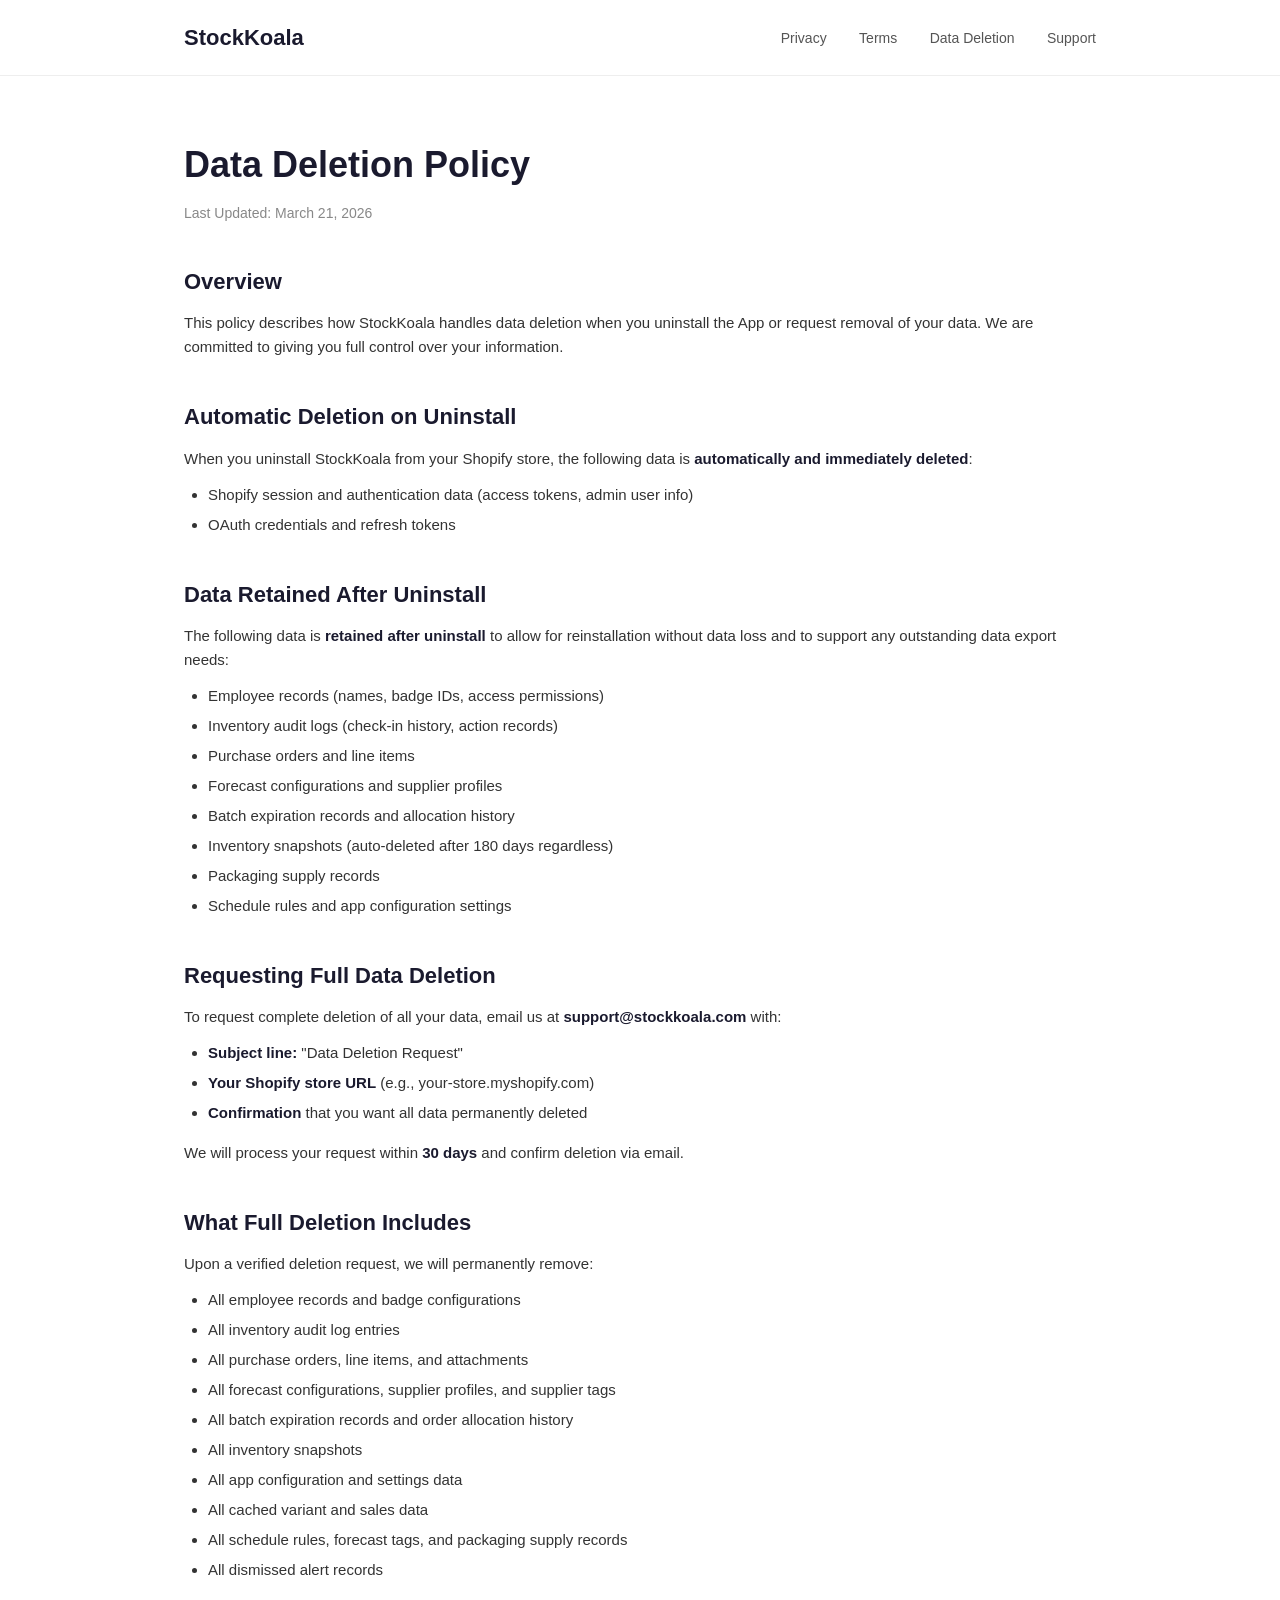
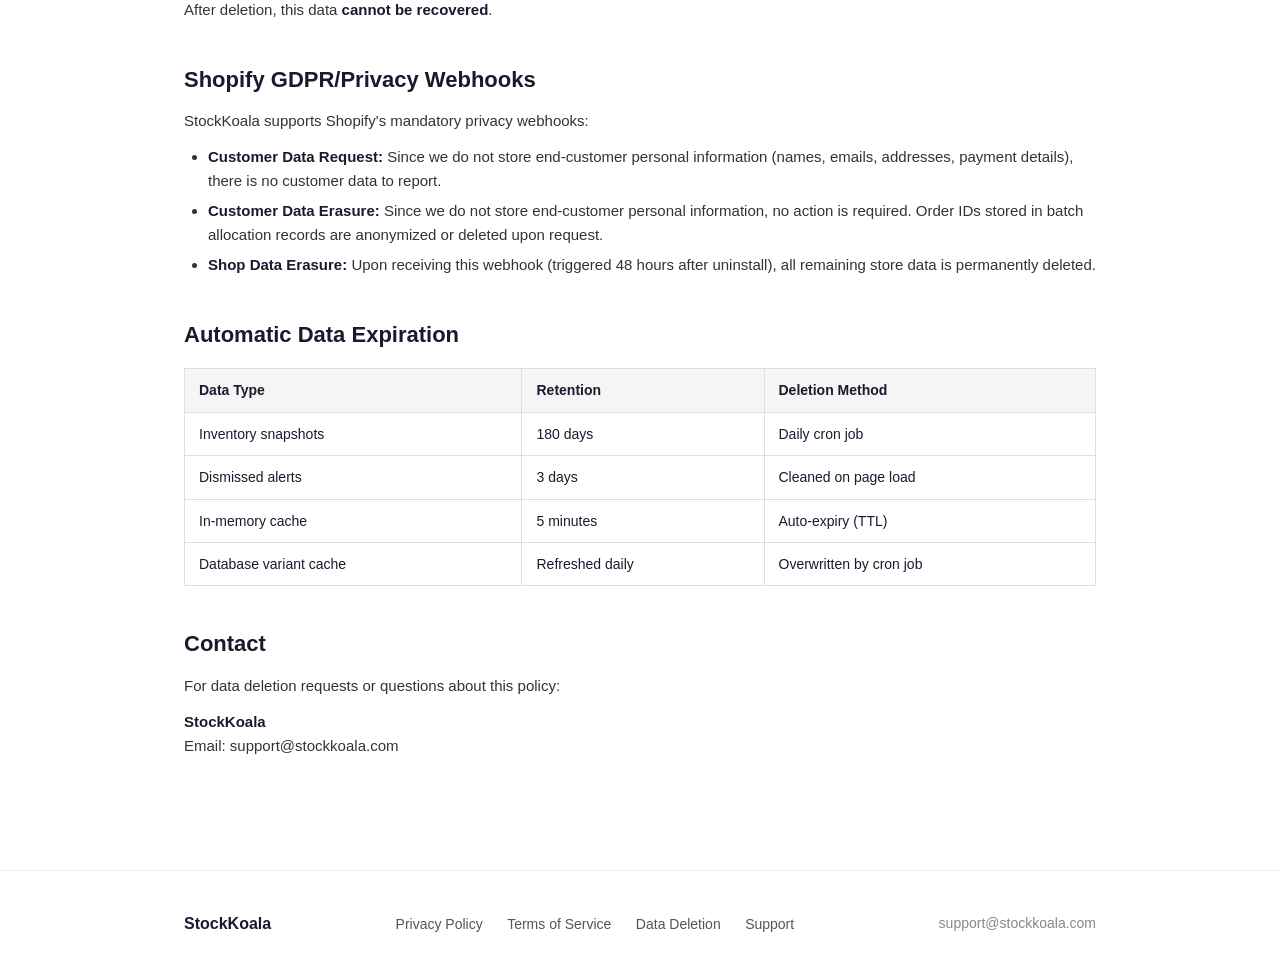
==== data-deletion.html @ f11de93a "Initial site with policy pages" ====
<!DOCTYPE html>
<html lang="en">
<head>
  <meta charset="UTF-8">
  <meta name="viewport" content="width=device-width, initial-scale=1.0">
  <title>Data Deletion Policy — StockKoala</title>
  <link rel="stylesheet" href="style.css">
</head>
<body>
  <header>
    <div class="container">
      <div class="logo"><a href="/" style="text-decoration:none;color:inherit">StockKoala</a></div>
      <nav>
        <a href="privacy.html">Privacy</a>
        <a href="terms.html">Terms</a>
        <a href="data-deletion.html">Data Deletion</a>
        <a href="support.html">Support</a>
      </nav>
    </div>
  </header>

  <main class="policy">
    <div class="container">
      <h1>Data Deletion Policy</h1>
      <p class="updated">Last Updated: March 21, 2026</p>

      <h2>Overview</h2>
      <p>This policy describes how StockKoala handles data deletion when you uninstall the App or request removal of your data. We are committed to giving you full control over your information.</p>

      <h2>Automatic Deletion on Uninstall</h2>
      <p>When you uninstall StockKoala from your Shopify store, the following data is <strong>automatically and immediately deleted</strong>:</p>
      <ul>
        <li>Shopify session and authentication data (access tokens, admin user info)</li>
        <li>OAuth credentials and refresh tokens</li>
      </ul>

      <h2>Data Retained After Uninstall</h2>
      <p>The following data is <strong>retained after uninstall</strong> to allow for reinstallation without data loss and to support any outstanding data export needs:</p>
      <ul>
        <li>Employee records (names, badge IDs, access permissions)</li>
        <li>Inventory audit logs (check-in history, action records)</li>
        <li>Purchase orders and line items</li>
        <li>Forecast configurations and supplier profiles</li>
        <li>Batch expiration records and allocation history</li>
        <li>Inventory snapshots (auto-deleted after 180 days regardless)</li>
        <li>Packaging supply records</li>
        <li>Schedule rules and app configuration settings</li>
      </ul>

      <h2>Requesting Full Data Deletion</h2>
      <p>To request complete deletion of all your data, email us at <strong>support@stockkoala.com</strong> with:</p>
      <ul>
        <li><strong>Subject line:</strong> "Data Deletion Request"</li>
        <li><strong>Your Shopify store URL</strong> (e.g., your-store.myshopify.com)</li>
        <li><strong>Confirmation</strong> that you want all data permanently deleted</li>
      </ul>
      <p>We will process your request within <strong>30 days</strong> and confirm deletion via email.</p>

      <h2>What Full Deletion Includes</h2>
      <p>Upon a verified deletion request, we will permanently remove:</p>
      <ul>
        <li>All employee records and badge configurations</li>
        <li>All inventory audit log entries</li>
        <li>All purchase orders, line items, and attachments</li>
        <li>All forecast configurations, supplier profiles, and supplier tags</li>
        <li>All batch expiration records and order allocation history</li>
        <li>All inventory snapshots</li>
        <li>All app configuration and settings data</li>
        <li>All cached variant and sales data</li>
        <li>All schedule rules, forecast tags, and packaging supply records</li>
        <li>All dismissed alert records</li>
      </ul>
      <p>After deletion, this data <strong>cannot be recovered</strong>.</p>

      <h2>Shopify GDPR/Privacy Webhooks</h2>
      <p>StockKoala supports Shopify's mandatory privacy webhooks:</p>
      <ul>
        <li><strong>Customer Data Request:</strong> Since we do not store end-customer personal information (names, emails, addresses, payment details), there is no customer data to report.</li>
        <li><strong>Customer Data Erasure:</strong> Since we do not store end-customer personal information, no action is required. Order IDs stored in batch allocation records are anonymized or deleted upon request.</li>
        <li><strong>Shop Data Erasure:</strong> Upon receiving this webhook (triggered 48 hours after uninstall), all remaining store data is permanently deleted.</li>
      </ul>

      <h2>Automatic Data Expiration</h2>
      <table>
        <thead>
          <tr><th>Data Type</th><th>Retention</th><th>Deletion Method</th></tr>
        </thead>
        <tbody>
          <tr><td>Inventory snapshots</td><td>180 days</td><td>Daily cron job</td></tr>
          <tr><td>Dismissed alerts</td><td>3 days</td><td>Cleaned on page load</td></tr>
          <tr><td>In-memory cache</td><td>5 minutes</td><td>Auto-expiry (TTL)</td></tr>
          <tr><td>Database variant cache</td><td>Refreshed daily</td><td>Overwritten by cron job</td></tr>
        </tbody>
      </table>

      <h2>Contact</h2>
      <p>For data deletion requests or questions about this policy:</p>
      <p><strong>StockKoala</strong><br>Email: support@stockkoala.com</p>
    </div>
  </main>

  <footer>
    <div class="container">
      <div class="footer-content">
        <div class="footer-brand">StockKoala</div>
        <div class="footer-links">
          <a href="privacy.html">Privacy Policy</a>
          <a href="terms.html">Terms of Service</a>
          <a href="data-deletion.html">Data Deletion</a>
          <a href="support.html">Support</a>
        </div>
        <div class="footer-contact">support@stockkoala.com</div>
      </div>
    </div>
  </footer>
</body>
</html>
---- style.css ----
* {
  margin: 0;
  padding: 0;
  box-sizing: border-box;
}

body {
  font-family: -apple-system, BlinkMacSystemFont, "Segoe UI", Roboto, Helvetica, Arial, sans-serif;
  color: #1a1a2e;
  line-height: 1.6;
  background: #fff;
}

.container {
  max-width: 960px;
  margin: 0 auto;
  padding: 0 24px;
}

/* Header */
header {
  padding: 20px 0;
  border-bottom: 1px solid #eee;
}

header .container {
  display: flex;
  justify-content: space-between;
  align-items: center;
}

.logo {
  font-size: 22px;
  font-weight: 700;
  color: #1a1a2e;
}

nav a {
  margin-left: 28px;
  text-decoration: none;
  color: #555;
  font-size: 14px;
  font-weight: 500;
}

nav a:hover {
  color: #1a1a2e;
}

/* Hero */
.hero {
  padding: 100px 0 80px;
  text-align: center;
}

.hero h1 {
  font-size: 48px;
  font-weight: 700;
  line-height: 1.2;
  margin-bottom: 20px;
}

.subtitle {
  font-size: 20px;
  color: #555;
  max-width: 520px;
  margin: 0 auto 36px;
}

.btn {
  display: inline-block;
  padding: 14px 36px;
  background: #1a1a2e;
  color: #fff;
  text-decoration: none;
  border-radius: 8px;
  font-size: 16px;
  font-weight: 600;
  transition: background 0.2s;
}

.btn:hover {
  background: #2d2d4a;
}

/* Features */
.features {
  padding: 60px 0 100px;
}

.feature-grid {
  display: grid;
  grid-template-columns: repeat(3, 1fr);
  gap: 40px;
}

.feature h3 {
  font-size: 18px;
  font-weight: 600;
  margin-bottom: 8px;
}

.feature p {
  font-size: 15px;
  color: #555;
  line-height: 1.5;
}

/* Policy pages */
.policy {
  padding: 60px 0 100px;
}

.policy h1 {
  font-size: 36px;
  font-weight: 700;
  margin-bottom: 8px;
}

.policy .updated {
  color: #888;
  font-size: 14px;
  margin-bottom: 40px;
}

.policy h2 {
  font-size: 22px;
  font-weight: 600;
  margin-top: 40px;
  margin-bottom: 12px;
}

.policy h3 {
  font-size: 17px;
  font-weight: 600;
  margin-top: 24px;
  margin-bottom: 8px;
}

.policy p, .policy li {
  font-size: 15px;
  color: #333;
  margin-bottom: 12px;
}

.policy ul, .policy ol {
  padding-left: 24px;
  margin-bottom: 16px;
}

.policy li {
  margin-bottom: 6px;
}

.policy strong {
  color: #1a1a2e;
}

.policy a {
  color: #2563eb;
}

.policy table {
  width: 100%;
  border-collapse: collapse;
  margin: 16px 0 24px;
  font-size: 14px;
}

.policy th, .policy td {
  text-align: left;
  padding: 10px 14px;
  border: 1px solid #ddd;
}

.policy th {
  background: #f5f5f5;
  font-weight: 600;
}

/* Footer */
footer {
  border-top: 1px solid #eee;
  padding: 40px 0;
}

.footer-content {
  display: flex;
  justify-content: space-between;
  align-items: center;
  flex-wrap: wrap;
  gap: 16px;
}

.footer-brand {
  font-weight: 700;
  font-size: 16px;
}

.footer-links a {
  margin-right: 20px;
  text-decoration: none;
  color: #555;
  font-size: 14px;
}

.footer-links a:hover {
  color: #1a1a2e;
}

.footer-contact {
  color: #888;
  font-size: 14px;
}

/* Responsive */
@media (max-width: 768px) {
  .hero h1 {
    font-size: 32px;
  }

  .subtitle {
    font-size: 17px;
  }

  .feature-grid {
    grid-template-columns: 1fr;
    gap: 28px;
  }

  header .container {
    flex-direction: column;
    gap: 12px;
  }

  nav a {
    margin-left: 16px;
  }

  nav a:first-child {
    margin-left: 0;
  }

  .footer-content {
    flex-direction: column;
    text-align: center;
  }
}
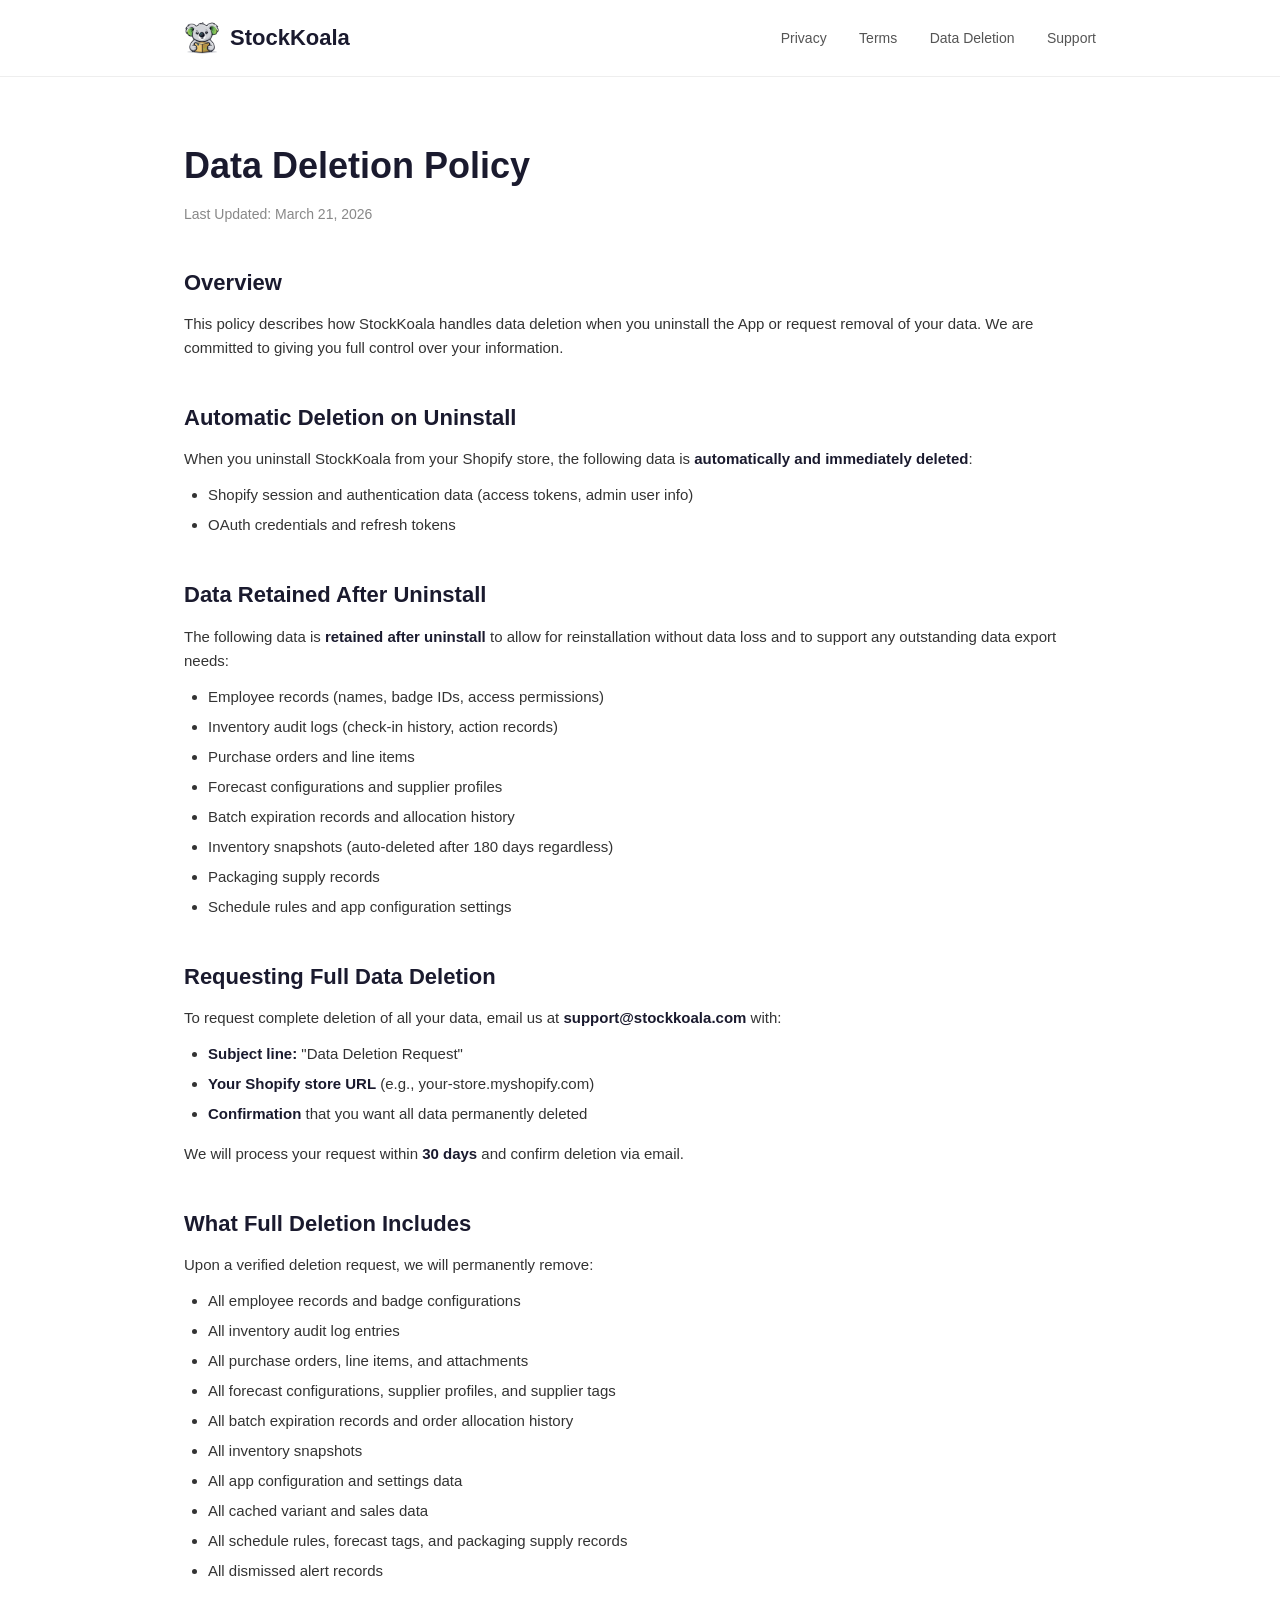
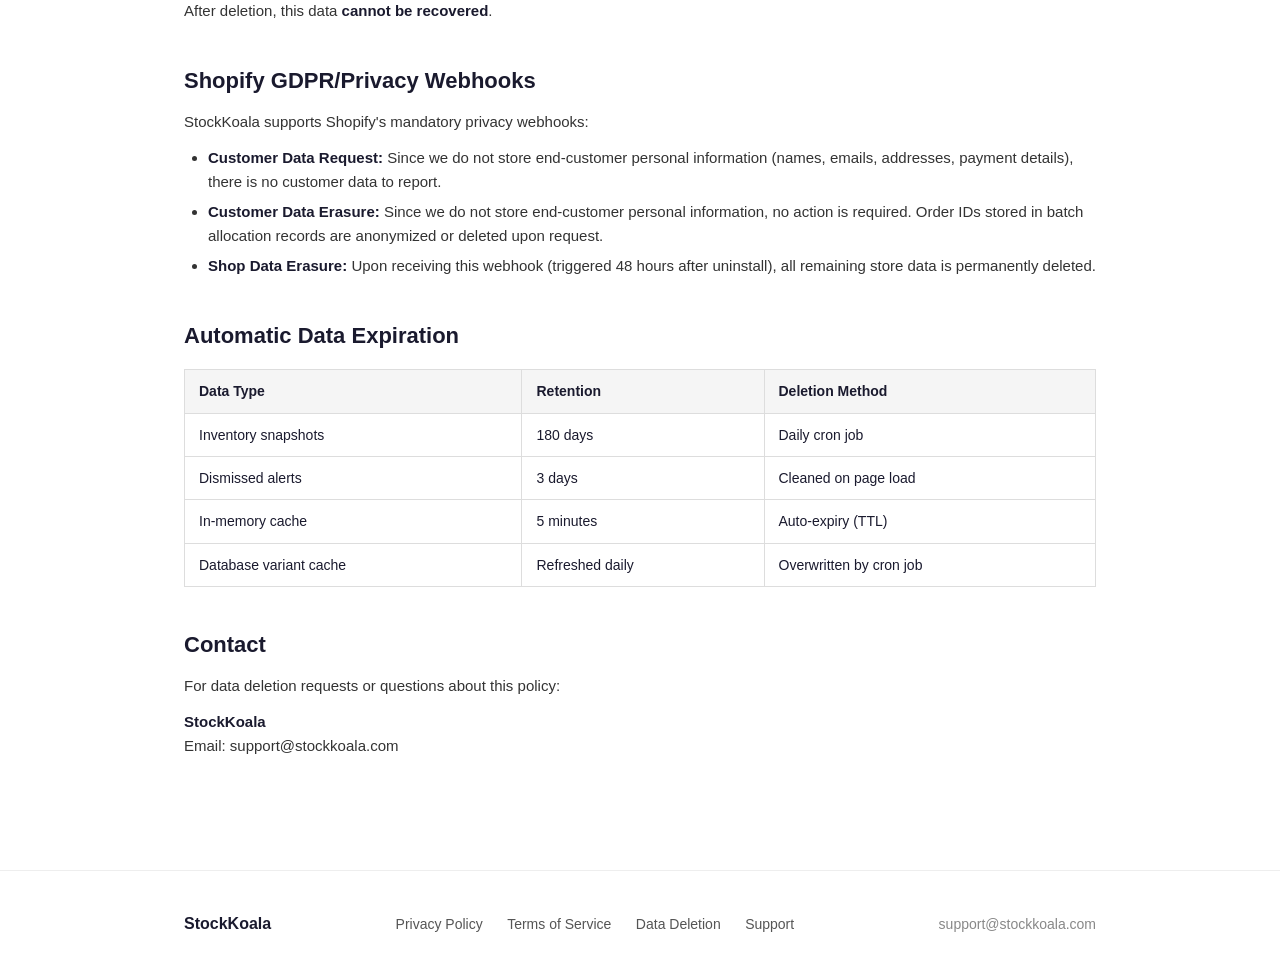
==== commit a0f2eb1e: "Add logos to header, hero, and footer" ====
--- a/data-deletion.html
+++ b/data-deletion.html
@@ -5,11 +5,12 @@
   <meta name="viewport" content="width=device-width, initial-scale=1.0">
   <title>Data Deletion Policy — StockKoala</title>
   <link rel="stylesheet" href="style.css">
+  <link rel="icon" type="image/webp" href="SK-Koala.webp">
 </head>
 <body>
   <header>
     <div class="container">
-      <div class="logo"><a href="/" style="text-decoration:none;color:inherit">StockKoala</a></div>
+      <div class="logo"><a href="/" style="text-decoration:none;color:inherit;display:flex;align-items:center;gap:10px"><img src="SK-Koala.webp" alt="" class="logo-icon">StockKoala</a></div>
       <nav>
         <a href="privacy.html">Privacy</a>
         <a href="terms.html">Terms</a>
--- a/style.css
+++ b/style.css
@@ -33,6 +33,25 @@
   font-size: 22px;
   font-weight: 700;
   color: #1a1a2e;
+  display: flex;
+  align-items: center;
+  gap: 10px;
+}
+
+.logo-icon {
+  height: 36px;
+  width: auto;
+}
+
+.hero-logo {
+  width: 220px;
+  height: auto;
+  margin-bottom: 32px;
+}
+
+.footer-logo {
+  height: 28px;
+  width: auto;
 }
 
 nav a {
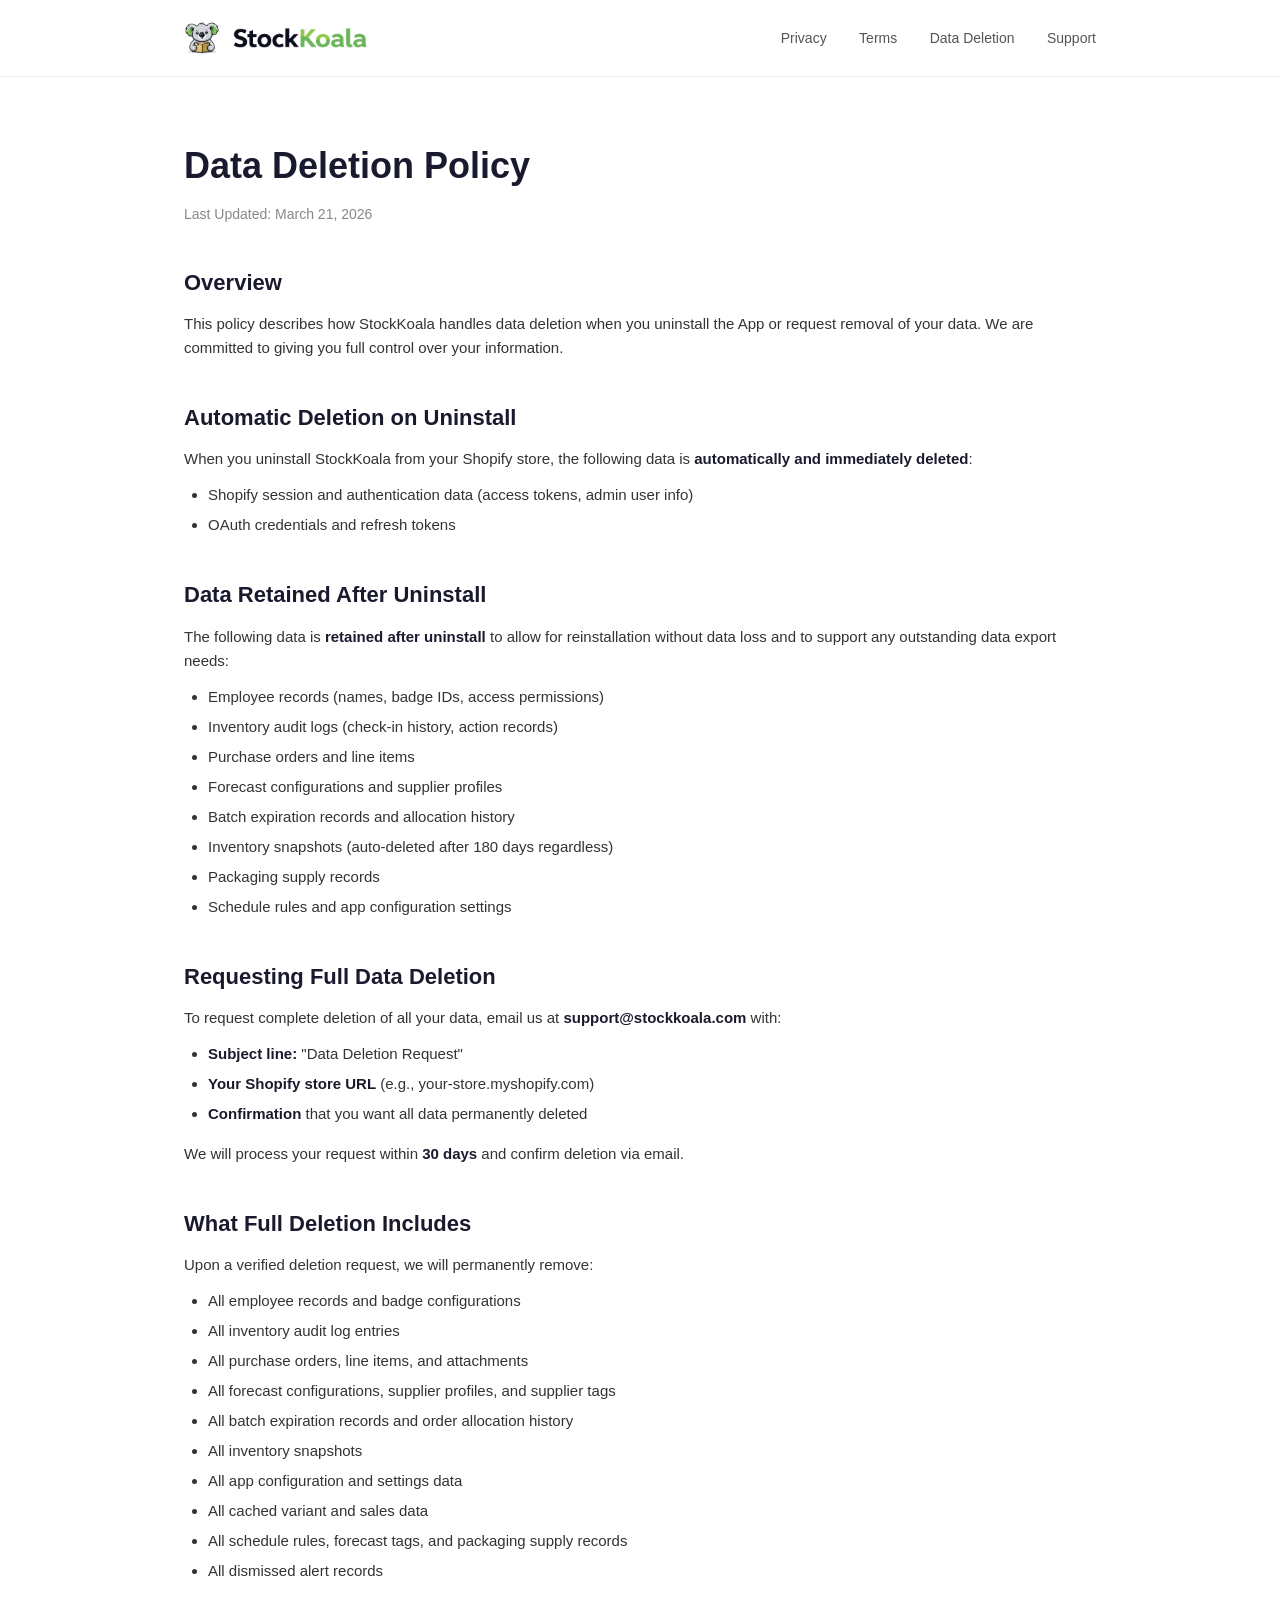
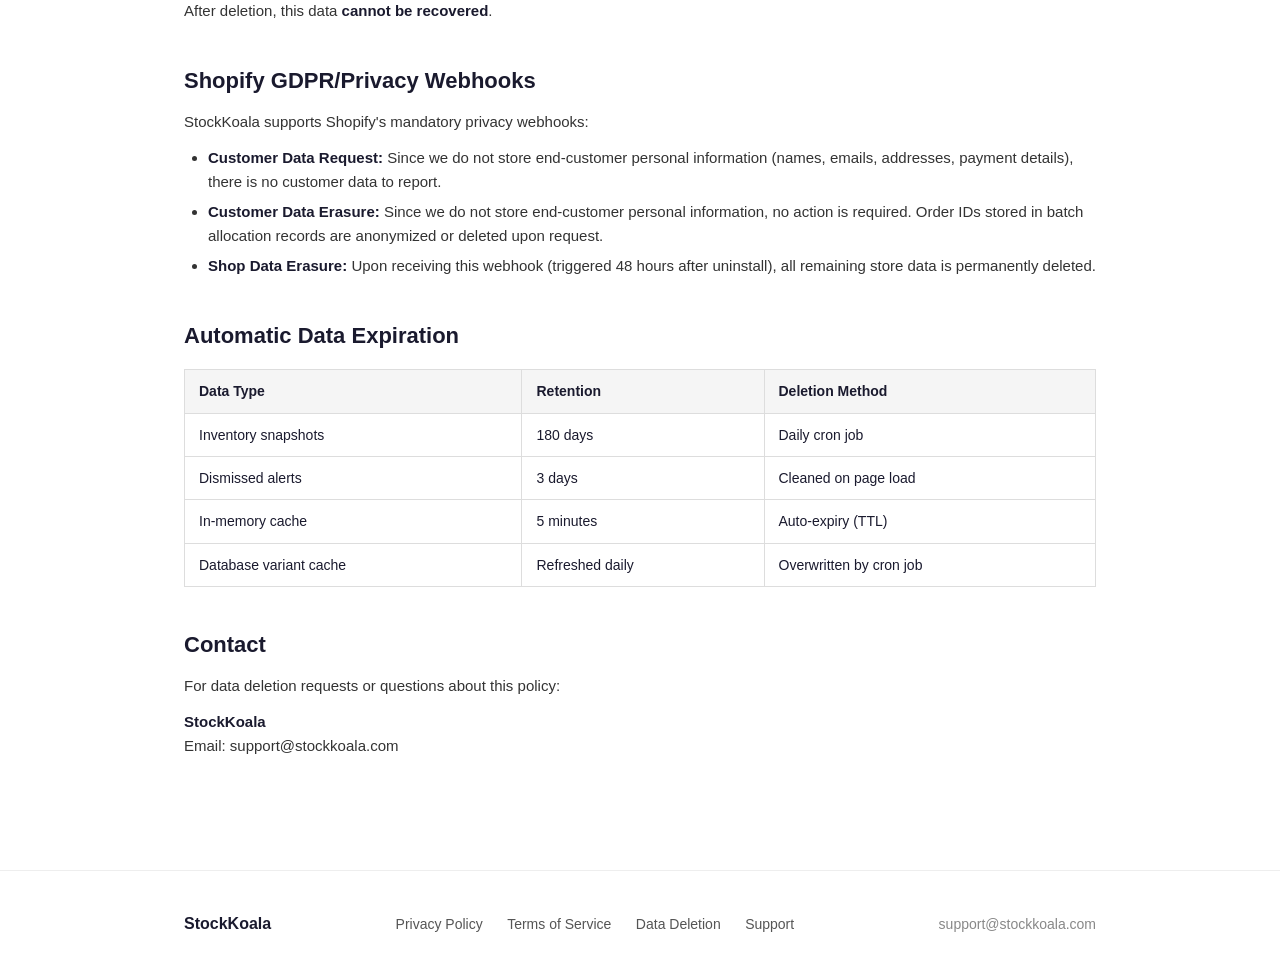
==== commit abddae58: "Replace plain text with text logo image everywhere" ====
--- a/data-deletion.html
+++ b/data-deletion.html
@@ -10,7 +10,7 @@
 <body>
   <header>
     <div class="container">
-      <div class="logo"><a href="/" style="text-decoration:none;color:inherit;display:flex;align-items:center;gap:10px"><img src="SK-Koala.webp" alt="" class="logo-icon">StockKoala</a></div>
+      <div class="logo"><a href="/" style="text-decoration:none;color:inherit;display:flex;align-items:center;gap:10px"><img src="SK-Koala.webp" alt="" class="logo-icon"><img src="SK-TextLogo.webp" alt="StockKoala" class="logo-text"></a></div>
       <nav>
         <a href="privacy.html">Privacy</a>
         <a href="terms.html">Terms</a>
--- a/style.css
+++ b/style.css
@@ -40,6 +40,11 @@
 
 .logo-icon {
   height: 36px;
+  width: auto;
+}
+
+.logo-text {
+  height: 24px;
   width: auto;
 }
 
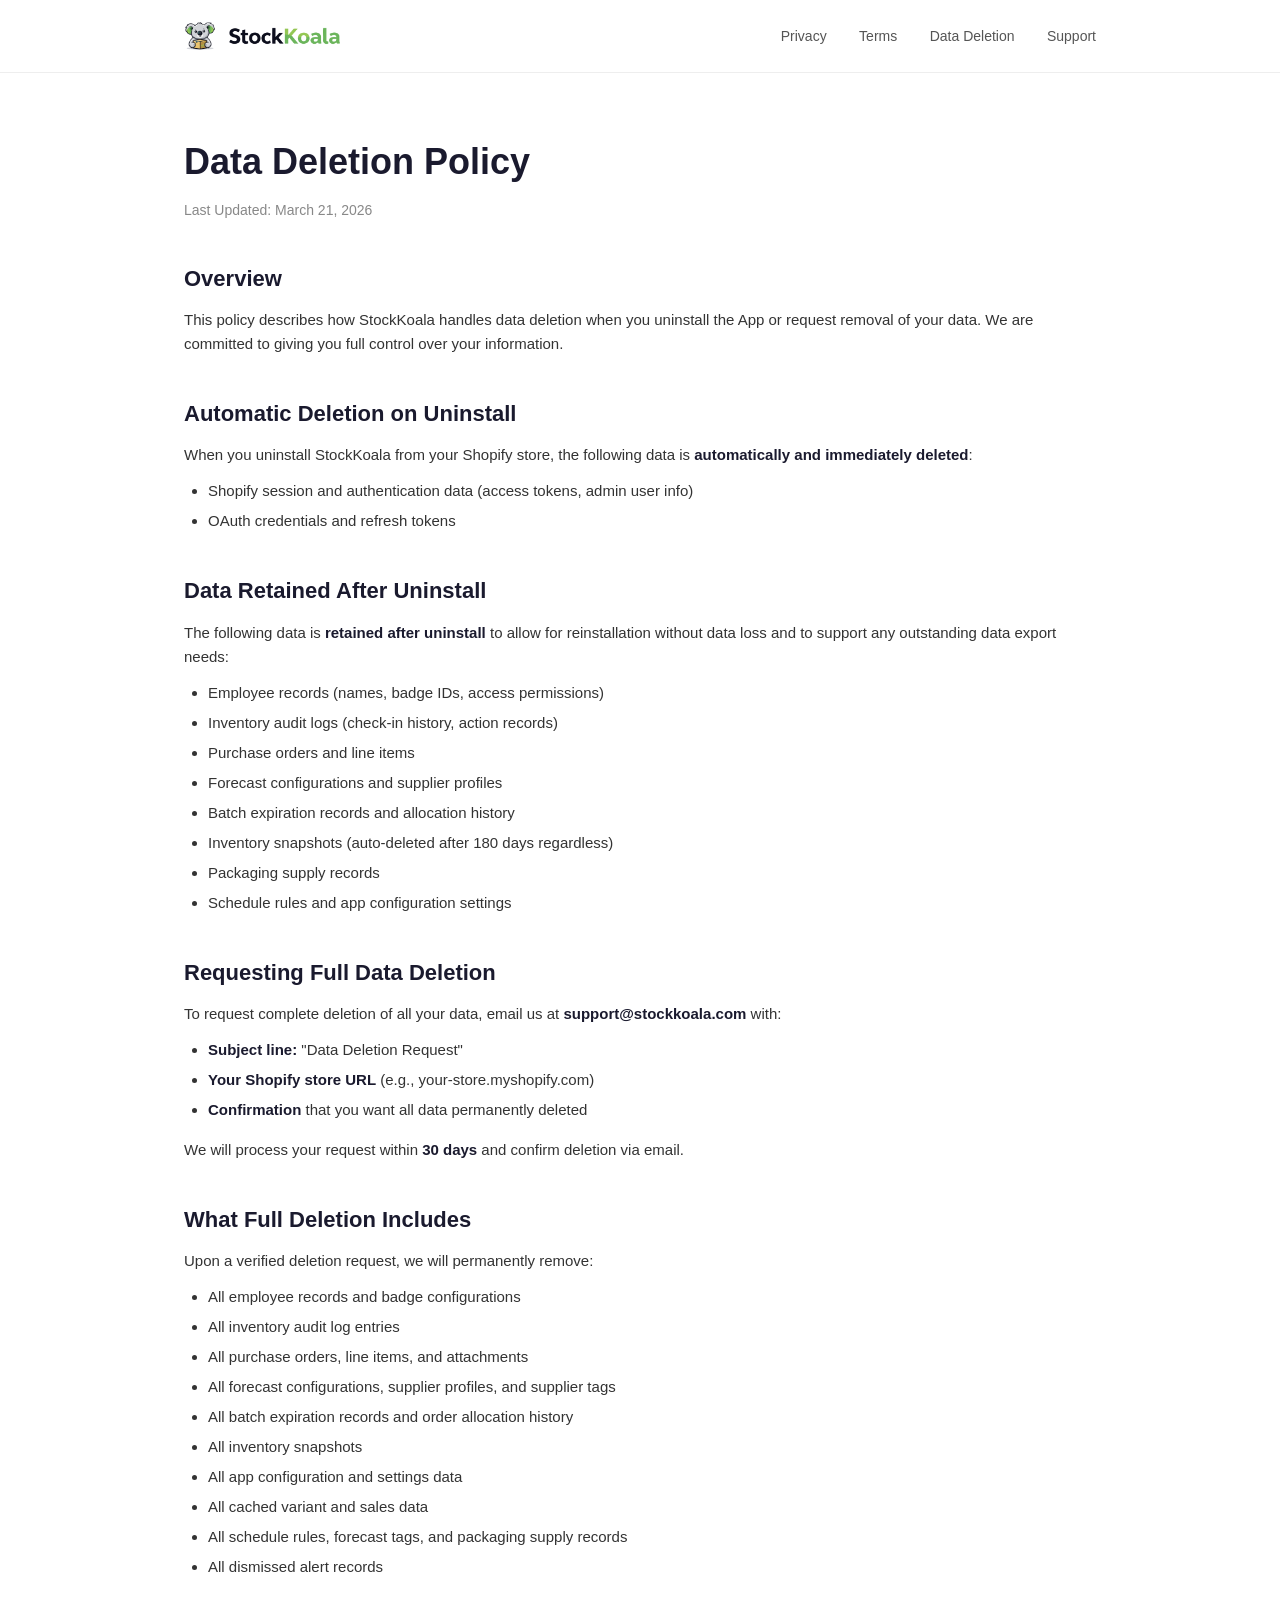
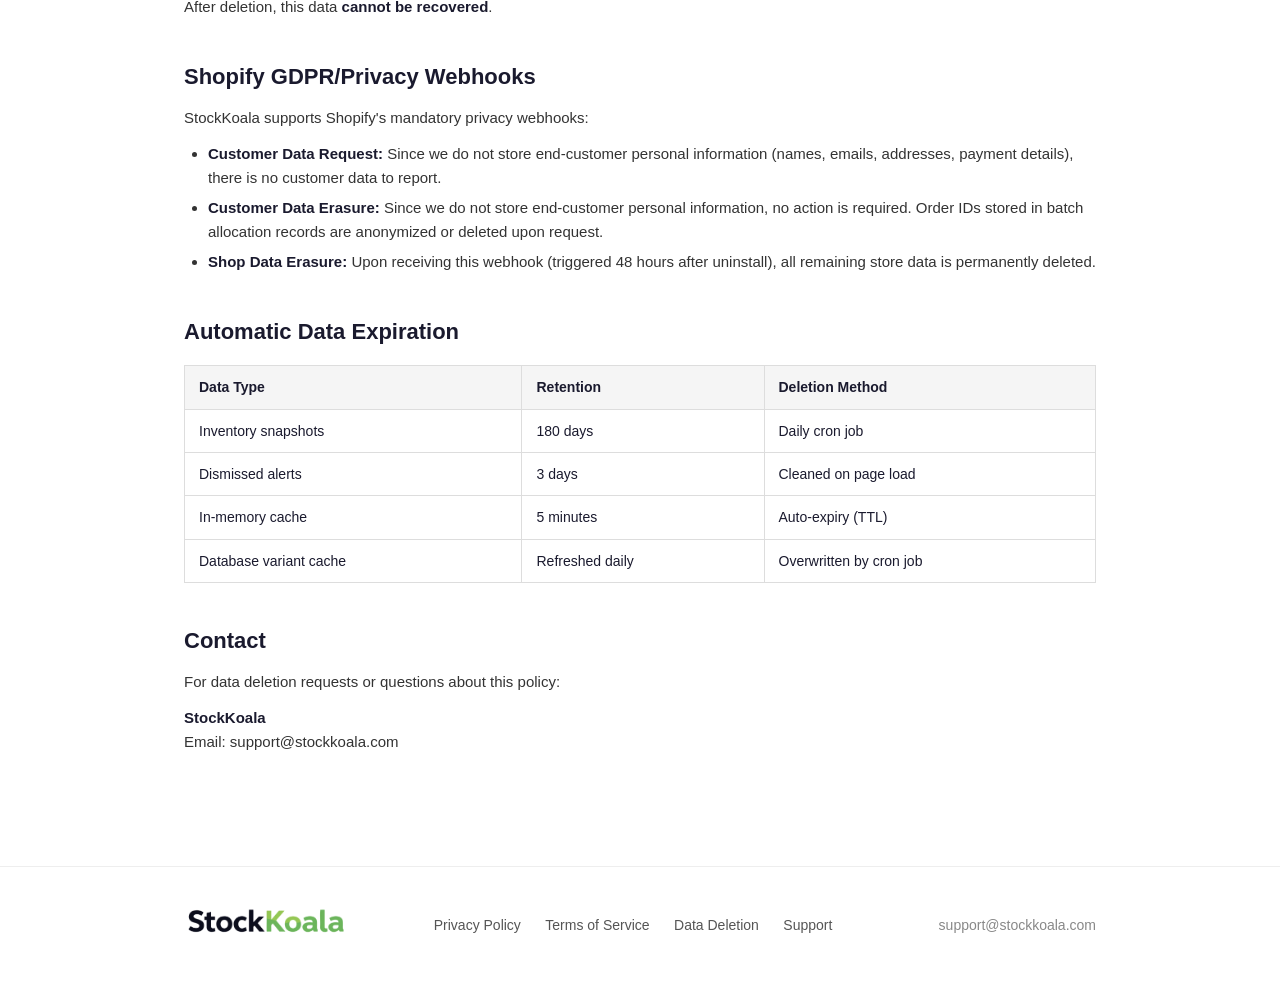
==== commit 808ab0bb: "Fix footer logo on policy pages" ====
--- a/data-deletion.html
+++ b/data-deletion.html
@@ -103,7 +103,7 @@
   <footer>
     <div class="container">
       <div class="footer-content">
-        <div class="footer-brand">StockKoala</div>
+        <div class="footer-brand"><img src="SK-TextLogo.webp" alt="StockKoala" class="footer-logo"></div>
         <div class="footer-links">
           <a href="privacy.html">Privacy Policy</a>
           <a href="terms.html">Terms of Service</a>
--- a/style.css
+++ b/style.css
@@ -30,21 +30,25 @@
 }
 
 .logo {
-  font-size: 22px;
-  font-weight: 700;
-  color: #1a1a2e;
+  font-size: 0;
   display: flex;
   align-items: center;
-  gap: 10px;
+  gap: 8px;
+}
+
+.logo img {
+  display: block;
 }
 
 .logo-icon {
-  height: 36px;
+  height: 32px;
+  max-height: 32px;
   width: auto;
 }
 
 .logo-text {
-  height: 24px;
+  height: 20px;
+  max-height: 20px;
   width: auto;
 }
 
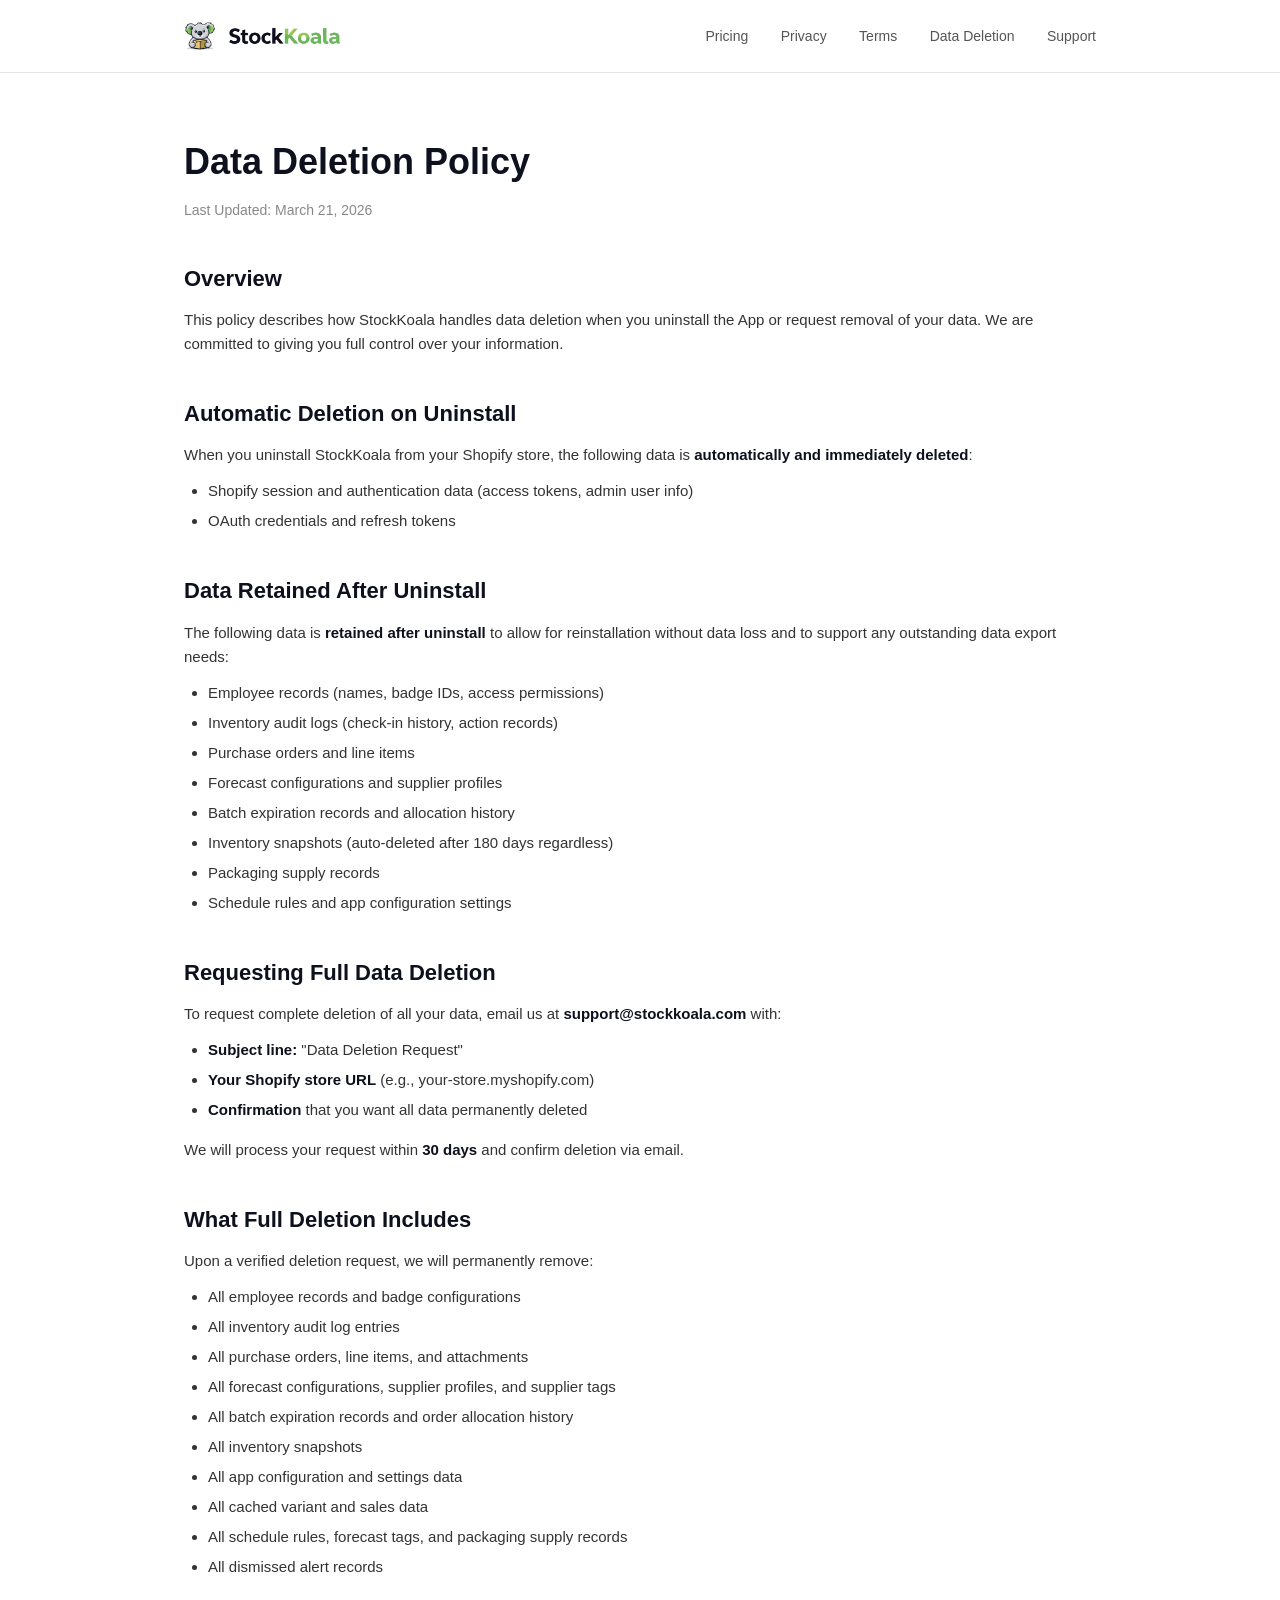
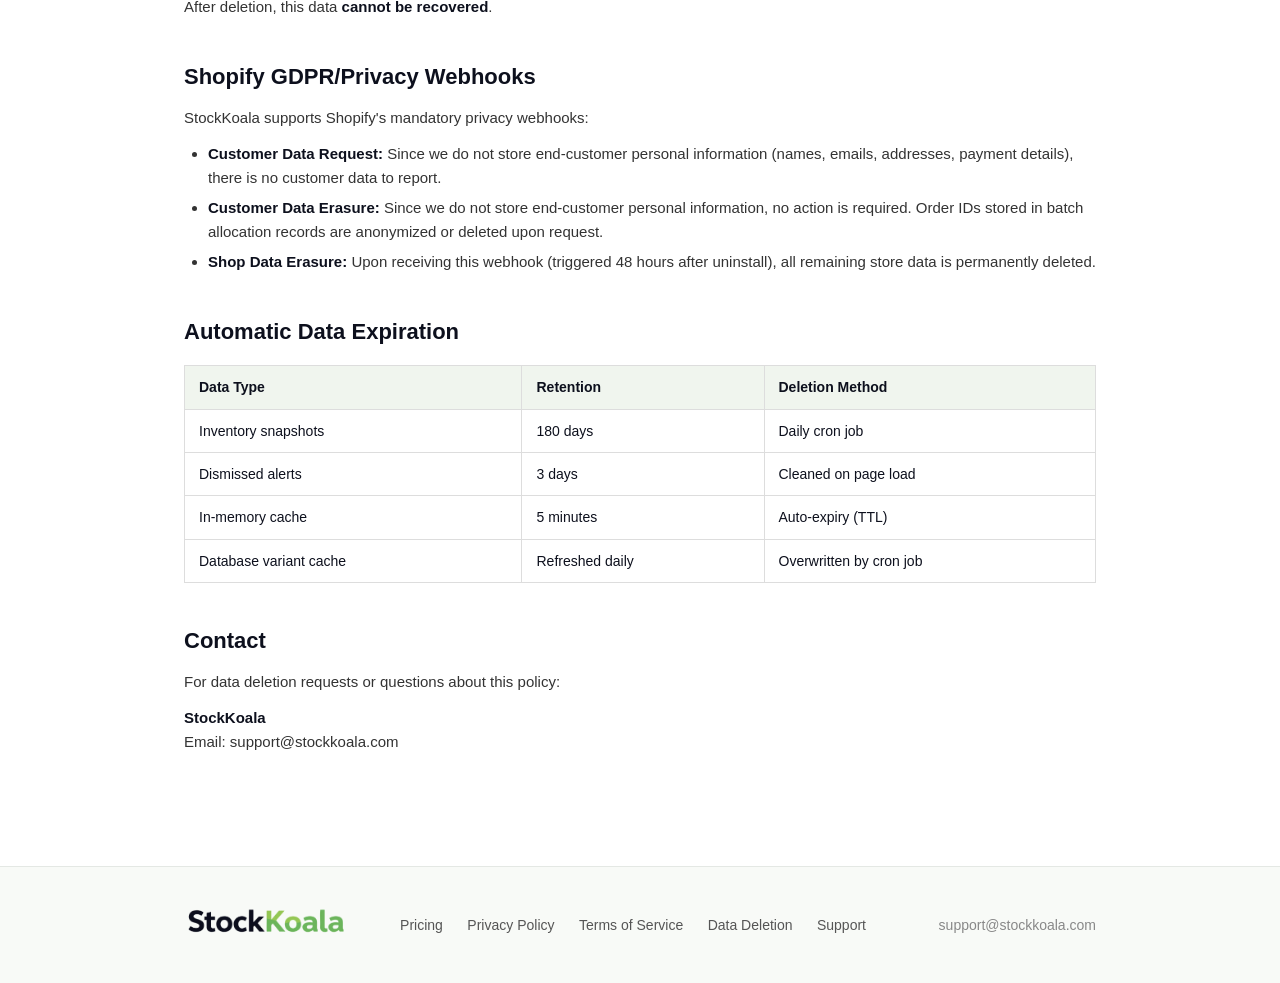
==== commit d23e0c86: "Add pricing page and link Shopify app store URL Adds a four-tier pricing page (Starter, Growth, Pro," ====
--- a/data-deletion.html
+++ b/data-deletion.html
@@ -12,6 +12,7 @@
     <div class="container">
       <div class="logo"><a href="/" style="text-decoration:none;color:inherit;display:flex;align-items:center;gap:10px"><img src="SK-Koala.webp" alt="" class="logo-icon"><img src="SK-TextLogo.webp" alt="StockKoala" class="logo-text"></a></div>
       <nav>
+        <a href="pricing.html">Pricing</a>
         <a href="privacy.html">Privacy</a>
         <a href="terms.html">Terms</a>
         <a href="data-deletion.html">Data Deletion</a>
@@ -105,6 +106,7 @@
       <div class="footer-content">
         <div class="footer-brand"><img src="SK-TextLogo.webp" alt="StockKoala" class="footer-logo"></div>
         <div class="footer-links">
+          <a href="pricing.html">Pricing</a>
           <a href="privacy.html">Privacy Policy</a>
           <a href="terms.html">Terms of Service</a>
           <a href="data-deletion.html">Data Deletion</a>
--- a/style.css
+++ b/style.css
@@ -6,7 +6,7 @@
 
 body {
   font-family: -apple-system, BlinkMacSystemFont, "Segoe UI", Roboto, Helvetica, Arial, sans-serif;
-  color: #1a1a2e;
+  color: #0d101d;
   line-height: 1.6;
   background: #fff;
 }
@@ -20,7 +20,7 @@
 /* Header */
 header {
   padding: 20px 0;
-  border-bottom: 1px solid #eee;
+  border-bottom: 1px solid #e4e8e4;
 }
 
 header .container {
@@ -69,10 +69,11 @@
   color: #555;
   font-size: 14px;
   font-weight: 500;
+  transition: color 0.2s;
 }
 
 nav a:hover {
-  color: #1a1a2e;
+  color: #6bb55b;
 }
 
 /* Hero */
@@ -86,6 +87,7 @@
   font-weight: 700;
   line-height: 1.2;
   margin-bottom: 20px;
+  color: #0d101d;
 }
 
 .subtitle {
@@ -98,7 +100,7 @@
 .btn {
   display: inline-block;
   padding: 14px 36px;
-  background: #1a1a2e;
+  background: #6bb55b;
   color: #fff;
   text-decoration: none;
   border-radius: 8px;
@@ -108,12 +110,13 @@
 }
 
 .btn:hover {
-  background: #2d2d4a;
+  background: #5a9e4c;
 }
 
 /* Features */
 .features {
   padding: 60px 0 100px;
+  background: #f8faf7;
 }
 
 .feature-grid {
@@ -126,6 +129,7 @@
   font-size: 18px;
   font-weight: 600;
   margin-bottom: 8px;
+  color: #0d101d;
 }
 
 .feature p {
@@ -143,6 +147,7 @@
   font-size: 36px;
   font-weight: 700;
   margin-bottom: 8px;
+  color: #0d101d;
 }
 
 .policy .updated {
@@ -156,6 +161,7 @@
   font-weight: 600;
   margin-top: 40px;
   margin-bottom: 12px;
+  color: #0d101d;
 }
 
 .policy h3 {
@@ -163,6 +169,7 @@
   font-weight: 600;
   margin-top: 24px;
   margin-bottom: 8px;
+  color: #0d101d;
 }
 
 .policy p, .policy li {
@@ -181,11 +188,15 @@
 }
 
 .policy strong {
-  color: #1a1a2e;
+  color: #0d101d;
 }
 
 .policy a {
-  color: #2563eb;
+  color: #6bb55b;
+}
+
+.policy a:hover {
+  color: #5a9e4c;
 }
 
 .policy table {
@@ -202,14 +213,211 @@
 }
 
 .policy th {
-  background: #f5f5f5;
-  font-weight: 600;
+  background: #f0f5ee;
+  font-weight: 600;
+  color: #0d101d;
+}
+
+/* Pricing */
+.pricing-hero {
+  padding: 80px 0 24px;
+  text-align: center;
+}
+
+.pricing-hero h1 {
+  font-size: 40px;
+  font-weight: 700;
+  margin-bottom: 12px;
+  color: #0d101d;
+}
+
+.pricing {
+  padding: 24px 0 80px;
+}
+
+.pricing-container {
+  max-width: 1280px;
+}
+
+.pricing-grid {
+  display: grid;
+  grid-template-columns: repeat(4, 1fr);
+  gap: 20px;
+  align-items: stretch;
+}
+
+.plan {
+  background: #fff;
+  border: 1px solid #e4e8e4;
+  border-radius: 12px;
+  padding: 28px 24px;
+  display: flex;
+  flex-direction: column;
+}
+
+.plan.featured {
+  border-color: #6bb55b;
+  box-shadow: 0 0 0 1px #6bb55b inset;
+}
+
+.plan-head {
+  margin-bottom: 20px;
+}
+
+.plan-name {
+  font-size: 13px;
+  font-weight: 600;
+  letter-spacing: 0.08em;
+  text-transform: uppercase;
+  color: #888;
+  margin-bottom: 8px;
+}
+
+.plan-price {
+  display: flex;
+  align-items: baseline;
+  gap: 6px;
+  margin-bottom: 6px;
+}
+
+.plan-price .amount {
+  font-size: 32px;
+  font-weight: 700;
+  color: #0d101d;
+}
+
+.plan-price .per {
+  font-size: 14px;
+  color: #555;
+}
+
+.plan-trial {
+  font-size: 13px;
+  font-weight: 600;
+  color: #6bb55b;
+  min-height: 18px;
+}
+
+.plan-group {
+  border-top: 1px solid #eef0ee;
+  padding: 0;
+}
+
+details.plan-group > summary {
+  list-style: none;
+  cursor: pointer;
+  padding: 14px 24px 10px 0;
+  position: relative;
+  user-select: none;
+}
+
+details.plan-group > summary::-webkit-details-marker {
+  display: none;
+}
+
+details.plan-group > summary::after {
+  content: "";
+  position: absolute;
+  right: 4px;
+  top: 20px;
+  width: 8px;
+  height: 8px;
+  border-right: 2px solid #888;
+  border-bottom: 2px solid #888;
+  transform: rotate(45deg);
+  transition: transform 0.2s;
+}
+
+details.plan-group[open] > summary::after {
+  transform: rotate(-135deg);
+  top: 24px;
+}
+
+.plan-group-title {
+  display: block;
+  font-size: 12px;
+  font-weight: 600;
+  letter-spacing: 0.06em;
+  text-transform: uppercase;
+  color: #666;
+  margin-bottom: 4px;
+}
+
+.plan-group-sub {
+  display: block;
+  font-size: 12px;
+  color: #888;
+  font-style: italic;
+}
+
+.plan-group ul {
+  list-style: none;
+  padding: 0 0 12px;
+  margin: 0;
+}
+
+.plan-group li {
+  font-size: 14px;
+  color: #0d101d;
+  padding: 5px 0 5px 22px;
+  position: relative;
+  line-height: 1.4;
+}
+
+.plan-group li.yes::before {
+  content: "✓";
+  position: absolute;
+  left: 0;
+  top: 4px;
+  color: #6bb55b;
+  font-weight: 700;
+}
+
+.plan-group li.no {
+  color: #c0c4c0;
+}
+
+.plan-group li.no::before {
+  content: "—";
+  position: absolute;
+  left: 0;
+  top: 4px;
+  color: #c0c4c0;
+}
+
+.plan-group li .meta {
+  display: block;
+  font-size: 12px;
+  color: #888;
+  font-weight: 400;
+}
+
+.plan-group.muted .plan-group-title {
+  color: #b0b4b0;
+}
+
+.plan-cta {
+  margin-top: auto;
+  text-align: center;
+  padding: 12px 20px;
+  font-size: 15px;
+}
+
+.pricing-note {
+  text-align: center;
+  font-size: 13px;
+  color: #888;
+  margin-top: 32px;
+  max-width: 720px;
+  margin-left: auto;
+  margin-right: auto;
 }
 
 /* Footer */
 footer {
-  border-top: 1px solid #eee;
+  border-top: 1px solid #e4e8e4;
   padding: 40px 0;
+  background: #f8faf7;
 }
 
 .footer-content {
@@ -230,10 +438,11 @@
   text-decoration: none;
   color: #555;
   font-size: 14px;
+  transition: color 0.2s;
 }
 
 .footer-links a:hover {
-  color: #1a1a2e;
+  color: #6bb55b;
 }
 
 .footer-contact {
@@ -273,4 +482,18 @@
     flex-direction: column;
     text-align: center;
   }
-}
+
+  .pricing-hero h1 {
+    font-size: 28px;
+  }
+
+  .pricing-grid {
+    grid-template-columns: 1fr;
+  }
+}
+
+@media (min-width: 769px) and (max-width: 1024px) {
+  .pricing-grid {
+    grid-template-columns: repeat(2, 1fr);
+  }
+}
